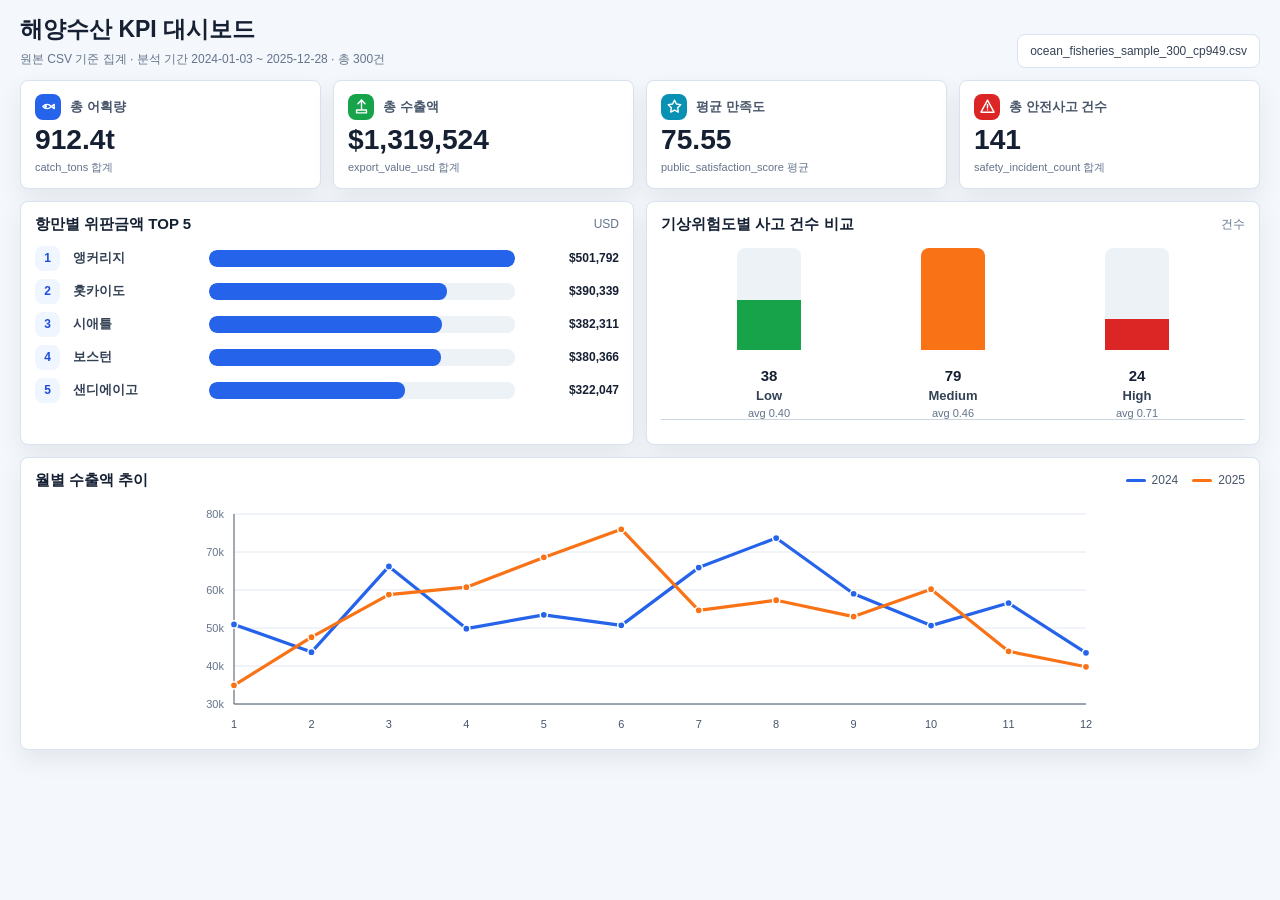
==== index.html @ 095d0438 "Add files via upload" ====
<!doctype html>
<html lang="ko">
<head>
  <meta charset="utf-8">
  <meta name="viewport" content="width=device-width, initial-scale=1">
  <title>해양수산 KPI 대시보드</title>
  <link rel="stylesheet" href="./styles.css">
  <script src="./script.js" defer></script>
</head>
<body>
  <main class="dashboard-shell">
    <header class="dashboard-header">
      <div>
        <h1>해양수산 KPI 대시보드</h1>
        <p id="datasetMeta" class="dashboard-meta"></p>
      </div>
      <div class="source-chip">ocean_fisheries_sample_300_cp949.csv</div>
    </header>

    <section class="kpi-grid" aria-label="주요 KPI">
      <article class="kpi-card">
        <div class="kpi-label">
          <span class="metric-icon icon-catch" aria-hidden="true">
            <svg viewBox="0 0 24 24"><path d="M4 12c3.5-4 8.5-4 12 0-3.5 4-8.5 4-12 0Z"/><path d="M16 12l4-3v6l-4-3Z"/><circle cx="8" cy="12" r="1"/></svg>
          </span>
          총 어획량
        </div>
        <div id="totalCatch" class="kpi-value"></div>
        <div class="kpi-sub">catch_tons 합계</div>
      </article>

      <article class="kpi-card">
        <div class="kpi-label">
          <span class="metric-icon icon-export" aria-hidden="true">
            <svg viewBox="0 0 24 24"><path d="M12 3v12"/><path d="M7 8l5-5 5 5"/><path d="M5 17h14v4H5z"/></svg>
          </span>
          총 수출액
        </div>
        <div id="totalExport" class="kpi-value"></div>
        <div class="kpi-sub">export_value_usd 합계</div>
      </article>

      <article class="kpi-card">
        <div class="kpi-label">
          <span class="metric-icon icon-satisfaction" aria-hidden="true">
            <svg viewBox="0 0 24 24"><path d="M12 3l2.7 5.5 6.1.9-4.4 4.3 1 6.1L12 17l-5.4 2.8 1-6.1-4.4-4.3 6.1-.9L12 3Z"/></svg>
          </span>
          평균 만족도
        </div>
        <div id="avgSatisfaction" class="kpi-value"></div>
        <div class="kpi-sub">public_satisfaction_score 평균</div>
      </article>

      <article class="kpi-card">
        <div class="kpi-label">
          <span class="metric-icon icon-incident" aria-hidden="true">
            <svg viewBox="0 0 24 24"><path d="M12 3 2.8 20h18.4L12 3Z"/><path d="M12 9v5"/><path d="M12 17h.01"/></svg>
          </span>
          총 안전사고 건수
        </div>
        <div id="totalIncidents" class="kpi-value"></div>
        <div class="kpi-sub">safety_incident_count 합계</div>
      </article>
    </section>

    <section class="dashboard-grid" aria-label="시각화">
      <article class="panel panel-ranking">
        <div class="panel-title-row">
          <h2>항만별 위판금액 TOP 5</h2>
          <span class="panel-unit">USD</span>
        </div>
        <div id="topPorts" class="ranking-chart"></div>
      </article>

      <article class="panel panel-risk">
        <div class="panel-title-row">
          <h2>기상위험도별 사고 건수 비교</h2>
          <span class="panel-unit">건수</span>
        </div>
        <div id="riskChart" class="risk-chart"></div>
      </article>

      <article class="panel panel-wide">
        <div class="panel-title-row">
          <h2>월별 수출액 추이</h2>
          <div class="legend" aria-label="범례">
            <span><i class="legend-2024"></i>2024</span>
            <span><i class="legend-2025"></i>2025</span>
          </div>
        </div>
        <div id="monthlyExportChart" class="line-chart"></div>
      </article>
    </section>
  </main>
</body>
</html>
---- styles.css ----
:root {
  --bg: #f4f7fb;
  --panel: #ffffff;
  --line: #d9e2ef;
  --text: #162033;
  --muted: #64748b;
  --blue: #2563eb;
  --green: #16a34a;
  --orange: #f97316;
  --red: #dc2626;
  --teal: #0891b2;
  --shadow: 0 10px 24px rgba(15, 23, 42, 0.07);
}

* {
  box-sizing: border-box;
}

body {
  margin: 0;
  min-height: 100vh;
  background: var(--bg);
  color: var(--text);
  font-family: "Malgun Gothic", "Segoe UI", Arial, sans-serif;
}

.dashboard-shell {
  width: min(1440px, calc(100vw - 40px));
  min-height: 100vh;
  margin: 0 auto;
  padding: 16px 0;
}

.dashboard-header {
  display: flex;
  align-items: flex-end;
  justify-content: space-between;
  gap: 18px;
  margin-bottom: 12px;
}

h1,
h2,
p {
  margin: 0;
}

h1 {
  font-size: 23px;
  line-height: 1.2;
  letter-spacing: 0;
}

.dashboard-meta {
  margin-top: 7px;
  color: var(--muted);
  font-size: 12px;
}

.source-chip {
  border: 1px solid var(--line);
  border-radius: 8px;
  background: var(--panel);
  color: #334155;
  padding: 9px 12px;
  font-size: 12px;
  white-space: nowrap;
}

.kpi-grid {
  display: grid;
  grid-template-columns: repeat(4, minmax(0, 1fr));
  gap: 12px;
  margin-bottom: 12px;
}

.kpi-card,
.panel {
  background: var(--panel);
  border: 1px solid var(--line);
  border-radius: 8px;
  box-shadow: var(--shadow);
}

.kpi-card {
  min-height: 96px;
  padding: 13px 14px;
  display: grid;
  grid-template-rows: auto 1fr auto;
  gap: 6px;
}

.kpi-label {
  display: flex;
  align-items: center;
  gap: 9px;
  color: #475569;
  font-size: 13px;
  font-weight: 800;
}

.metric-icon {
  width: 26px;
  height: 26px;
  border-radius: 8px;
  display: inline-flex;
  align-items: center;
  justify-content: center;
  flex: 0 0 auto;
  color: #ffffff;
}

.metric-icon svg {
  width: 17px;
  height: 17px;
  fill: none;
  stroke: currentColor;
  stroke-width: 2;
  stroke-linecap: round;
  stroke-linejoin: round;
}

.icon-catch {
  background: var(--blue);
}

.icon-export {
  background: var(--green);
}

.icon-satisfaction {
  background: var(--teal);
}

.icon-incident {
  background: var(--red);
}

.kpi-value {
  align-self: center;
  font-size: clamp(24px, 2.2vw, 34px);
  font-weight: 850;
  line-height: 1;
  letter-spacing: 0;
  white-space: nowrap;
}

.kpi-sub {
  color: var(--muted);
  font-size: 11px;
}

.dashboard-grid {
  display: grid;
  grid-template-columns: 1fr 1fr;
  grid-template-rows: 244px minmax(286px, 1fr);
  gap: 12px;
}

.panel {
  min-width: 0;
  padding: 13px 14px;
  overflow: hidden;
}

.panel-wide {
  grid-column: 1 / -1;
}

.panel-title-row {
  display: flex;
  justify-content: space-between;
  align-items: center;
  gap: 12px;
  margin-bottom: 10px;
}

h2 {
  font-size: 15px;
  line-height: 1.25;
  letter-spacing: 0;
}

.panel-unit {
  color: var(--muted);
  font-size: 12px;
  white-space: nowrap;
}

.ranking-chart {
  display: grid;
  gap: 8px;
  padding-top: 2px;
}

.rank-row {
  display: grid;
  grid-template-columns: 28px minmax(74px, 126px) 1fr 94px;
  gap: 10px;
  align-items: center;
}

.rank-num {
  width: 25px;
  height: 25px;
  display: inline-flex;
  align-items: center;
  justify-content: center;
  border-radius: 8px;
  background: #eff6ff;
  color: #1d4ed8;
  font-size: 12px;
  font-weight: 850;
}

.rank-label {
  min-width: 0;
  overflow: hidden;
  text-overflow: ellipsis;
  white-space: nowrap;
  color: #334155;
  font-size: 13px;
  font-weight: 800;
}

.bar-track {
  height: 17px;
  background: #edf2f7;
  border-radius: 8px;
  overflow: hidden;
}

.bar-fill {
  display: block;
  height: 100%;
  border-radius: 8px;
  background: var(--blue);
}

.rank-value {
  color: #162033;
  font-size: 12px;
  font-weight: 850;
  text-align: right;
  white-space: nowrap;
}

.risk-chart {
  height: 176px;
  display: grid;
  grid-template-columns: repeat(3, 1fr);
  align-items: end;
  gap: 24px;
  padding: 4px 28px 0;
  border-bottom: 1px solid #cbd5e1;
}

.risk-group {
  height: 100%;
  display: grid;
  grid-template-rows: 1fr auto auto auto;
  justify-items: center;
  gap: 4px;
}

.risk-bar-frame {
  width: 64px;
  height: 102px;
  display: flex;
  align-items: end;
  background: #edf2f7;
  border-radius: 8px 8px 0 0;
  overflow: hidden;
}

.risk-bar {
  width: 100%;
  min-height: 6px;
}

.risk-low {
  background: var(--green);
}

.risk-medium {
  background: var(--orange);
}

.risk-high {
  background: var(--red);
}

.risk-count {
  font-size: 15px;
  font-weight: 850;
}

.risk-label {
  color: #334155;
  font-size: 13px;
  font-weight: 850;
}

.risk-average {
  color: var(--muted);
  font-size: 11px;
}

.line-chart {
  height: 236px;
}

.line-chart svg {
  width: 100%;
  height: 100%;
  display: block;
}

.legend {
  display: flex;
  align-items: center;
  gap: 14px;
  color: #475569;
  font-size: 12px;
}

.legend span {
  display: inline-flex;
  align-items: center;
  gap: 6px;
}

.legend i {
  display: inline-block;
  width: 20px;
  height: 3px;
  border-radius: 99px;
}

.legend-2024 {
  background: var(--blue);
}

.legend-2025 {
  background: var(--orange);
}

@media (max-width: 980px) {
  .dashboard-shell {
    width: min(100vw - 24px, 760px);
  }

  .dashboard-header {
    align-items: flex-start;
    flex-direction: column;
  }

  .kpi-grid {
    grid-template-columns: repeat(2, minmax(0, 1fr));
  }

  .dashboard-grid {
    grid-template-columns: 1fr;
    grid-template-rows: auto;
  }

  .panel-wide {
    grid-column: auto;
  }
}

@media (max-width: 560px) {
  .kpi-grid {
    grid-template-columns: 1fr;
  }

  .rank-row {
    grid-template-columns: 28px 90px 1fr;
  }

  .rank-value {
    grid-column: 3;
    text-align: left;
  }

  .risk-chart {
    gap: 10px;
    padding-left: 4px;
    padding-right: 4px;
  }

  .risk-bar-frame {
    width: 52px;
  }
}
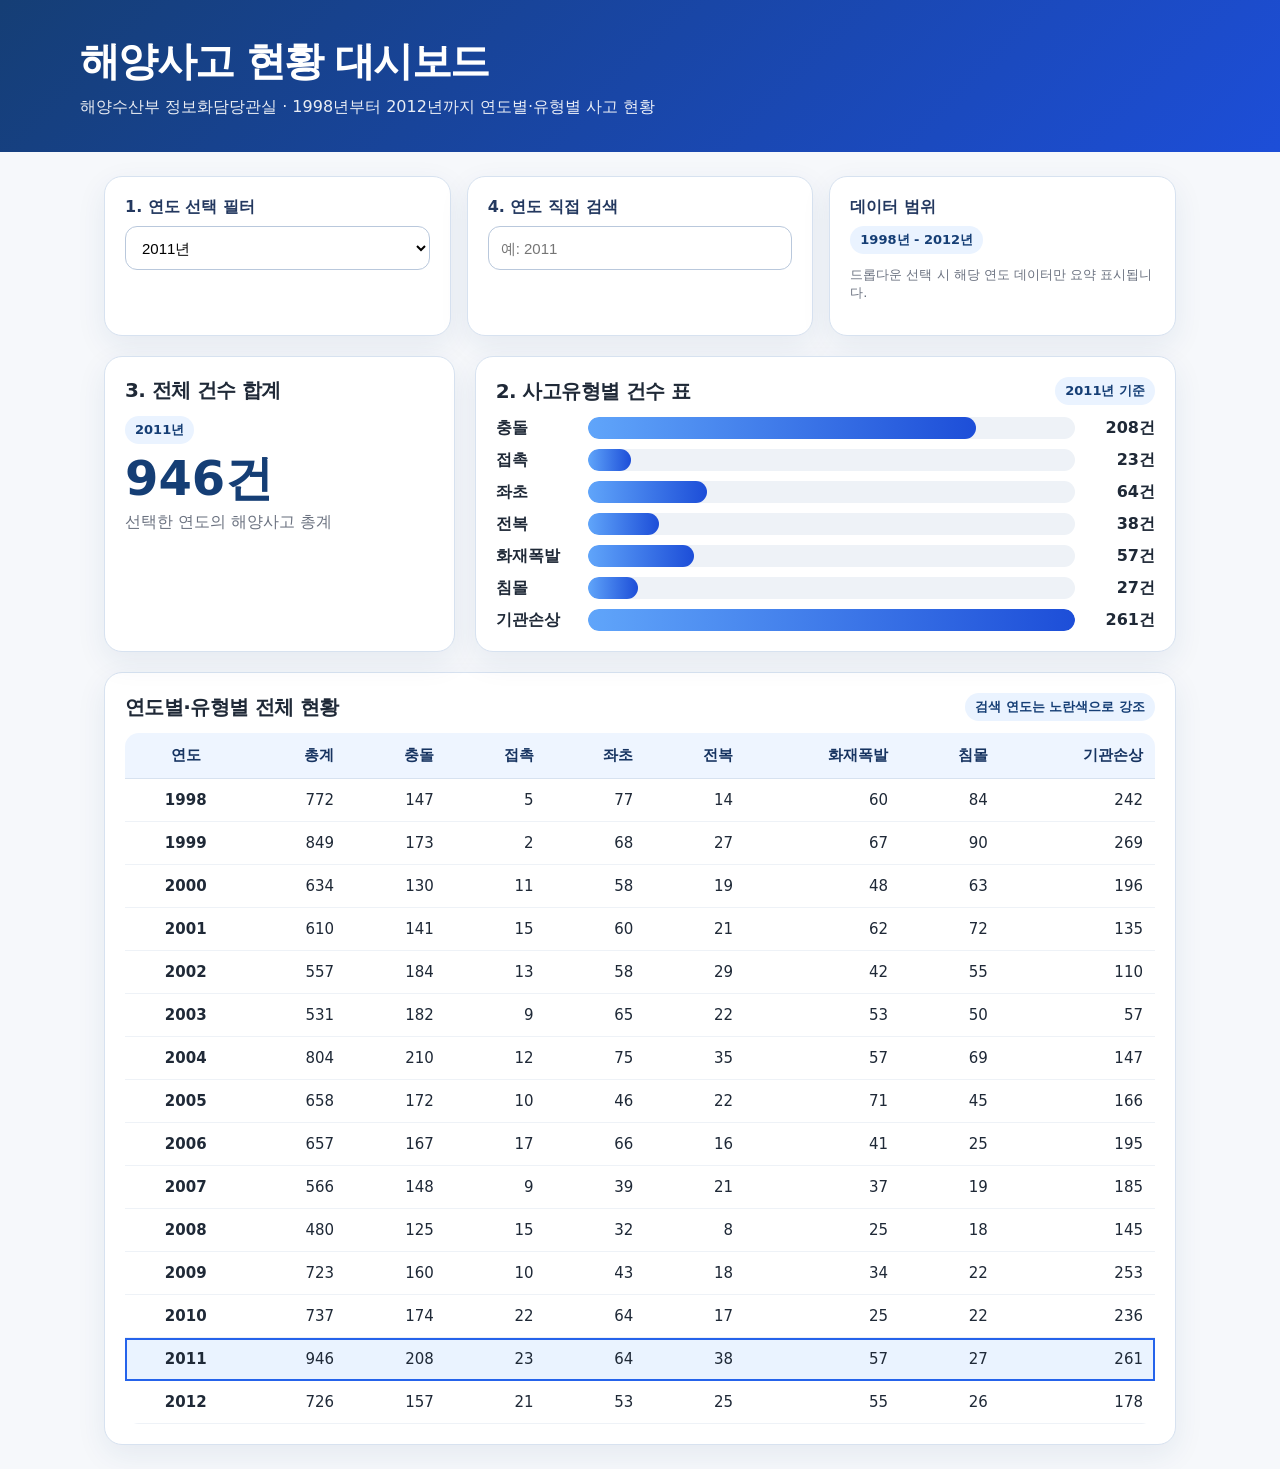
==== commit 230730c4: "Add files via upload" ====
--- a/index.html
+++ b/index.html
@@ -1,96 +1,171 @@
 <!doctype html>
 <html lang="ko">
 <head>
-  <meta charset="utf-8">
-  <meta name="viewport" content="width=device-width, initial-scale=1">
-  <title>해양수산 KPI 대시보드</title>
-  <link rel="stylesheet" href="./styles.css">
-  <script src="./script.js" defer></script>
+  <meta charset="utf-8" />
+  <meta name="viewport" content="width=device-width, initial-scale=1" />
+  <title>해양사고 현황 대시보드 | 1998-2012</title>
+  <style>
+    :root {
+      --navy:#153e75; --blue:#2563eb; --sky:#eaf3ff; --line:#d7e2f0;
+      --text:#1f2937; --muted:#6b7280; --bg:#f6f8fb; --white:#fff;
+      --accent:#ffec99; --accent-border:#f59e0b;
+    }
+    * { box-sizing:border-box; }
+    body { margin:0; font-family: system-ui, -apple-system, BlinkMacSystemFont, "Segoe UI", "Malgun Gothic", sans-serif; background:var(--bg); color:var(--text); }
+    header { background:linear-gradient(135deg,var(--navy),#1d4ed8); color:white; padding:34px 24px; }
+    .wrap { max-width:1120px; margin:0 auto; }
+    h1 { margin:0 0 8px; font-size:clamp(26px,4vw,40px); letter-spacing:-0.04em; }
+    .subtitle { margin:0; opacity:.9; font-size:16px; }
+    main { padding:24px; }
+    .controls { display:grid; grid-template-columns:repeat(3,minmax(180px,1fr)); gap:16px; margin-bottom:20px; }
+    .card { background:var(--white); border:1px solid var(--line); border-radius:18px; box-shadow:0 10px 30px rgba(21,62,117,.08); padding:20px; }
+    label { display:block; font-weight:700; margin-bottom:8px; color:#23385f; }
+    select, input { width:100%; min-height:44px; border:1px solid #b9c8dc; border-radius:12px; padding:0 12px; font-size:15px; background:white; }
+    .metric-grid { display:grid; grid-template-columns:1fr 2fr; gap:20px; align-items:stretch; margin-bottom:20px; }
+    .big-number { font-size:48px; font-weight:800; color:var(--navy); line-height:1; margin:10px 0; }
+    .metric-caption { color:var(--muted); margin:0; }
+    table { width:100%; border-collapse:collapse; overflow:hidden; border-radius:14px; font-size:15px; }
+    thead th { background:#eef5ff; color:#173461; text-align:right; padding:13px 12px; border-bottom:1px solid var(--line); white-space:nowrap; }
+    thead th:first-child, tbody td:first-child { text-align:center; font-weight:800; }
+    tbody td { padding:12px; border-bottom:1px solid #eef2f7; text-align:right; }
+    tbody tr:hover { background:#f9fbff; }
+    tbody tr.selected { background:#eaf3ff; outline:2px solid var(--blue); outline-offset:-2px; }
+    tbody tr.highlight { background:var(--accent); outline:3px solid var(--accent-border); outline-offset:-3px; }
+    .badge { display:inline-block; padding:5px 10px; background:var(--sky); color:var(--navy); border-radius:999px; font-weight:800; font-size:13px; }
+    .section-title { display:flex; justify-content:space-between; gap:16px; align-items:center; margin-bottom:12px; }
+    .section-title h2 { margin:0; font-size:20px; letter-spacing:-0.03em; }
+    .bars { display:grid; gap:10px; }
+    .bar-row { display:grid; grid-template-columns:82px 1fr 70px; align-items:center; gap:10px; }
+    .bar-label { font-weight:700; }
+    .bar-track { height:22px; background:#eef2f7; border-radius:999px; overflow:hidden; }
+    .bar-fill { height:100%; background:linear-gradient(90deg,#60a5fa,#1d4ed8); border-radius:999px; width:0%; transition:width .25s ease; }
+    .bar-value { text-align:right; font-variant-numeric:tabular-nums; font-weight:800; }
+    .note { margin-top:12px; color:var(--muted); font-size:13px; }
+    .empty { color:#b91c1c; font-weight:700; margin-top:8px; display:none; }
+    @media (max-width:860px) { .controls, .metric-grid { grid-template-columns:1fr; } .table-card { overflow-x:auto; } }
+  </style>
 </head>
 <body>
-  <main class="dashboard-shell">
-    <header class="dashboard-header">
-      <div>
-        <h1>해양수산 KPI 대시보드</h1>
-        <p id="datasetMeta" class="dashboard-meta"></p>
+  <header>
+    <div class="wrap">
+      <h1>해양사고 현황 대시보드</h1>
+      <p class="subtitle">해양수산부 정보화담당관실 · 1998년부터 2012년까지 연도별·유형별 사고 현황</p>
+    </div>
+  </header>
+  <main class="wrap">
+    <section class="controls">
+      <div class="card">
+        <label for="yearSelect">1. 연도 선택 필터</label>
+        <select id="yearSelect" aria-label="연도 선택"></select>
       </div>
-      <div class="source-chip">ocean_fisheries_sample_300_cp949.csv</div>
-    </header>
-
-    <section class="kpi-grid" aria-label="주요 KPI">
-      <article class="kpi-card">
-        <div class="kpi-label">
-          <span class="metric-icon icon-catch" aria-hidden="true">
-            <svg viewBox="0 0 24 24"><path d="M4 12c3.5-4 8.5-4 12 0-3.5 4-8.5 4-12 0Z"/><path d="M16 12l4-3v6l-4-3Z"/><circle cx="8" cy="12" r="1"/></svg>
-          </span>
-          총 어획량
-        </div>
-        <div id="totalCatch" class="kpi-value"></div>
-        <div class="kpi-sub">catch_tons 합계</div>
-      </article>
-
-      <article class="kpi-card">
-        <div class="kpi-label">
-          <span class="metric-icon icon-export" aria-hidden="true">
-            <svg viewBox="0 0 24 24"><path d="M12 3v12"/><path d="M7 8l5-5 5 5"/><path d="M5 17h14v4H5z"/></svg>
-          </span>
-          총 수출액
-        </div>
-        <div id="totalExport" class="kpi-value"></div>
-        <div class="kpi-sub">export_value_usd 합계</div>
-      </article>
-
-      <article class="kpi-card">
-        <div class="kpi-label">
-          <span class="metric-icon icon-satisfaction" aria-hidden="true">
-            <svg viewBox="0 0 24 24"><path d="M12 3l2.7 5.5 6.1.9-4.4 4.3 1 6.1L12 17l-5.4 2.8 1-6.1-4.4-4.3 6.1-.9L12 3Z"/></svg>
-          </span>
-          평균 만족도
-        </div>
-        <div id="avgSatisfaction" class="kpi-value"></div>
-        <div class="kpi-sub">public_satisfaction_score 평균</div>
-      </article>
-
-      <article class="kpi-card">
-        <div class="kpi-label">
-          <span class="metric-icon icon-incident" aria-hidden="true">
-            <svg viewBox="0 0 24 24"><path d="M12 3 2.8 20h18.4L12 3Z"/><path d="M12 9v5"/><path d="M12 17h.01"/></svg>
-          </span>
-          총 안전사고 건수
-        </div>
-        <div id="totalIncidents" class="kpi-value"></div>
-        <div class="kpi-sub">safety_incident_count 합계</div>
-      </article>
+      <div class="card">
+        <label for="searchYear">4. 연도 직접 검색</label>
+        <input id="searchYear" type="number" inputmode="numeric" placeholder="예: 2011" min="1998" max="2012" />
+        <div id="searchMessage" class="empty">해당 연도 데이터가 없습니다.</div>
+      </div>
+      <div class="card">
+        <label>데이터 범위</label>
+        <div class="badge">1998년 - 2012년</div>
+        <p class="note">드롭다운 선택 시 해당 연도 데이터만 요약 표시됩니다.</p>
+      </div>
     </section>
 
-    <section class="dashboard-grid" aria-label="시각화">
-      <article class="panel panel-ranking">
-        <div class="panel-title-row">
-          <h2>항만별 위판금액 TOP 5</h2>
-          <span class="panel-unit">USD</span>
-        </div>
-        <div id="topPorts" class="ranking-chart"></div>
-      </article>
+    <section class="metric-grid">
+      <div class="card">
+        <div class="section-title"><h2>3. 전체 건수 합계</h2></div>
+        <div id="selectedYearLabel" class="badge"></div>
+        <div id="totalCount" class="big-number">-</div>
+        <p class="metric-caption">선택한 연도의 해양사고 총계</p>
+      </div>
+      <div class="card">
+        <div class="section-title"><h2>2. 사고유형별 건수 표</h2><span id="typeYear" class="badge"></span></div>
+        <div id="typeBars" class="bars" aria-live="polite"></div>
+      </div>
+    </section>
 
-      <article class="panel panel-risk">
-        <div class="panel-title-row">
-          <h2>기상위험도별 사고 건수 비교</h2>
-          <span class="panel-unit">건수</span>
-        </div>
-        <div id="riskChart" class="risk-chart"></div>
-      </article>
-
-      <article class="panel panel-wide">
-        <div class="panel-title-row">
-          <h2>월별 수출액 추이</h2>
-          <div class="legend" aria-label="범례">
-            <span><i class="legend-2024"></i>2024</span>
-            <span><i class="legend-2025"></i>2025</span>
-          </div>
-        </div>
-        <div id="monthlyExportChart" class="line-chart"></div>
-      </article>
+    <section class="card table-card">
+      <div class="section-title"><h2>연도별·유형별 전체 현황</h2><span class="badge">검색 연도는 노란색으로 강조</span></div>
+      <table aria-label="연도별 해양사고 현황 표">
+        <thead><tr><th>연도</th><th>총계</th><th>충돌</th><th>접촉</th><th>좌초</th><th>전복</th><th>화재폭발</th><th>침몰</th><th>기관손상</th></tr></thead>
+        <tbody id="dataBody"></tbody>
+      </table>
     </section>
   </main>
+  <script>
+    const DATA = [{"연도": 1998, "총계": 772, "충돌": 147, "접촉": 5, "좌초": 77, "전복": 14, "화재폭발": 60, "침몰": 84, "기관손상": 242}, {"연도": 1999, "총계": 849, "충돌": 173, "접촉": 2, "좌초": 68, "전복": 27, "화재폭발": 67, "침몰": 90, "기관손상": 269}, {"연도": 2000, "총계": 634, "충돌": 130, "접촉": 11, "좌초": 58, "전복": 19, "화재폭발": 48, "침몰": 63, "기관손상": 196}, {"연도": 2001, "총계": 610, "충돌": 141, "접촉": 15, "좌초": 60, "전복": 21, "화재폭발": 62, "침몰": 72, "기관손상": 135}, {"연도": 2002, "총계": 557, "충돌": 184, "접촉": 13, "좌초": 58, "전복": 29, "화재폭발": 42, "침몰": 55, "기관손상": 110}, {"연도": 2003, "총계": 531, "충돌": 182, "접촉": 9, "좌초": 65, "전복": 22, "화재폭발": 53, "침몰": 50, "기관손상": 57}, {"연도": 2004, "총계": 804, "충돌": 210, "접촉": 12, "좌초": 75, "전복": 35, "화재폭발": 57, "침몰": 69, "기관손상": 147}, {"연도": 2005, "총계": 658, "충돌": 172, "접촉": 10, "좌초": 46, "전복": 22, "화재폭발": 71, "침몰": 45, "기관손상": 166}, {"연도": 2006, "총계": 657, "충돌": 167, "접촉": 17, "좌초": 66, "전복": 16, "화재폭발": 41, "침몰": 25, "기관손상": 195}, {"연도": 2007, "총계": 566, "충돌": 148, "접촉": 9, "좌초": 39, "전복": 21, "화재폭발": 37, "침몰": 19, "기관손상": 185}, {"연도": 2008, "총계": 480, "충돌": 125, "접촉": 15, "좌초": 32, "전복": 8, "화재폭발": 25, "침몰": 18, "기관손상": 145}, {"연도": 2009, "총계": 723, "충돌": 160, "접촉": 10, "좌초": 43, "전복": 18, "화재폭발": 34, "침몰": 22, "기관손상": 253}, {"연도": 2010, "총계": 737, "충돌": 174, "접촉": 22, "좌초": 64, "전복": 17, "화재폭발": 25, "침몰": 22, "기관손상": 236}, {"연도": 2011, "총계": 946, "충돌": 208, "접촉": 23, "좌초": 64, "전복": 38, "화재폭발": 57, "침몰": 27, "기관손상": 261}, {"연도": 2012, "총계": 726, "충돌": 157, "접촉": 21, "좌초": 53, "전복": 25, "화재폭발": 55, "침몰": 26, "기관손상": 178}];
+    const TYPE_COLS = ["충돌", "접촉", "좌초", "전복", "화재폭발", "침몰", "기관손상"];
+    const yearSelect = document.getElementById('yearSelect');
+    const searchYear = document.getElementById('searchYear');
+    const searchMessage = document.getElementById('searchMessage');
+    const dataBody = document.getElementById('dataBody');
+    const totalCount = document.getElementById('totalCount');
+    const selectedYearLabel = document.getElementById('selectedYearLabel');
+    const typeYear = document.getElementById('typeYear');
+    const typeBars = document.getElementById('typeBars');
+
+    function formatNumber(n) { return Number(n).toLocaleString('ko-KR'); }
+    function findByYear(year) { return DATA.find(row => String(row['연도']) === String(year)); }
+
+    function populateSelect() {
+      DATA.forEach(row => {
+        const opt = document.createElement('option');
+        opt.value = row['연도'];
+        opt.textContent = row['연도'] + '년';
+        yearSelect.appendChild(opt);
+      });
+      const maxTotal = DATA.reduce((a,b) => a['총계'] > b['총계'] ? a : b);
+      yearSelect.value = maxTotal['연도'];
+    }
+
+    function renderTable(selectedYear, highlightedYear) {
+      dataBody.innerHTML = '';
+      DATA.forEach(row => {
+        const tr = document.createElement('tr');
+        if (String(row['연도']) === String(selectedYear)) tr.classList.add('selected');
+        if (highlightedYear && String(row['연도']) === String(highlightedYear)) tr.classList.add('highlight');
+        Object.keys(row).forEach(key => {
+          const td = document.createElement('td');
+          td.textContent = key === '연도' ? row[key] : formatNumber(row[key]);
+          tr.appendChild(td);
+        });
+        dataBody.appendChild(tr);
+      });
+    }
+
+    function renderSummary(year) {
+      const row = findByYear(year);
+      if (!row) return;
+      selectedYearLabel.textContent = row['연도'] + '년';
+      typeYear.textContent = row['연도'] + '년 기준';
+      totalCount.textContent = formatNumber(row['총계']) + '건';
+      const maxType = Math.max(...TYPE_COLS.map(col => row[col]));
+      typeBars.innerHTML = '';
+      TYPE_COLS.forEach(col => {
+        const percent = maxType === 0 ? 0 : (row[col] / maxType) * 100;
+        const div = document.createElement('div');
+        div.className = 'bar-row';
+        div.innerHTML = `<div class="bar-label">${col}</div><div class="bar-track"><div class="bar-fill" style="width:${percent}%"></div></div><div class="bar-value">${formatNumber(row[col])}건</div>`;
+        typeBars.appendChild(div);
+      });
+    }
+
+    function updateDashboard() {
+      const selectedYear = yearSelect.value;
+      const query = searchYear.value.trim();
+      const matched = query ? findByYear(query) : null;
+      searchMessage.style.display = query && !matched ? 'block' : 'none';
+      renderSummary(selectedYear);
+      renderTable(selectedYear, matched ? query : null);
+      if (matched) {
+        const highlighted = [...dataBody.querySelectorAll('tr.highlight')][0];
+        if (highlighted) highlighted.scrollIntoView({ behavior:'smooth', block:'center' });
+      }
+    }
+
+    populateSelect();
+    yearSelect.addEventListener('change', updateDashboard);
+    searchYear.addEventListener('input', updateDashboard);
+    updateDashboard();
+  </script>
 </body>
-</html>
+</html>
